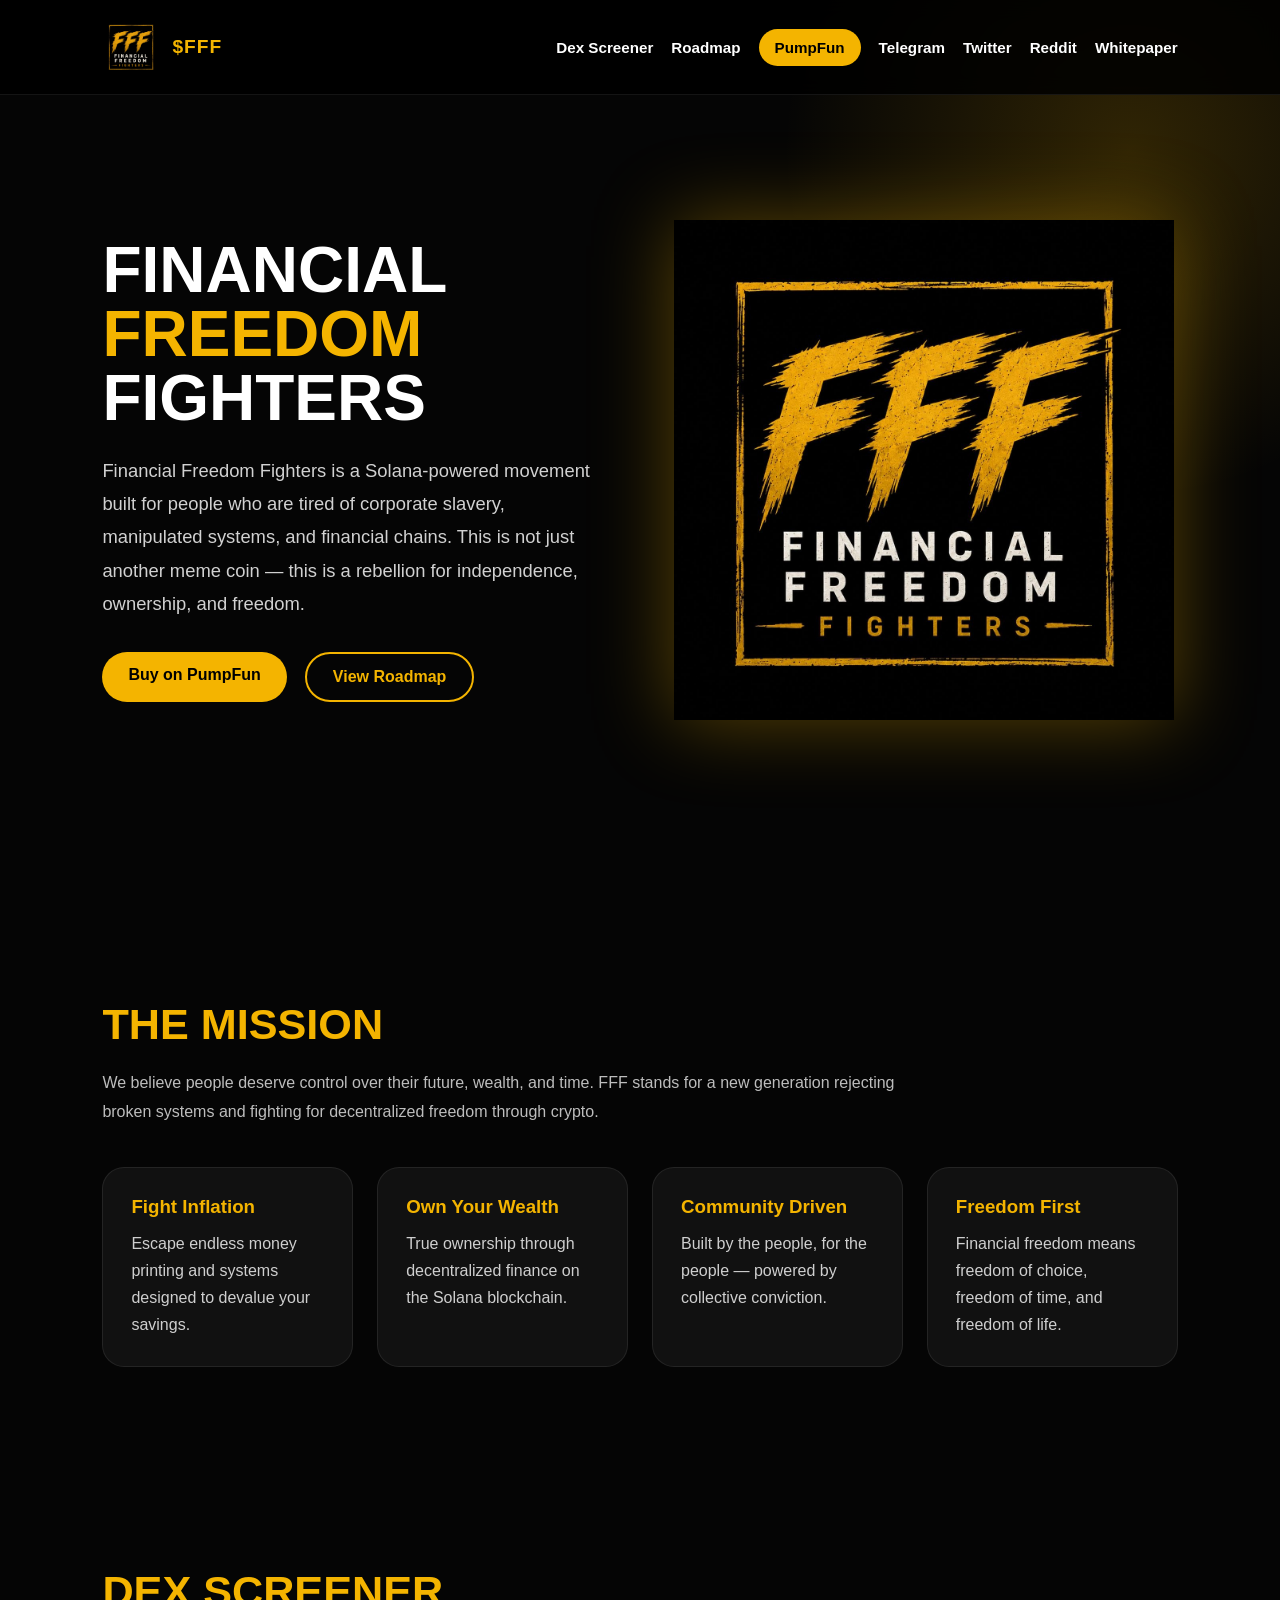
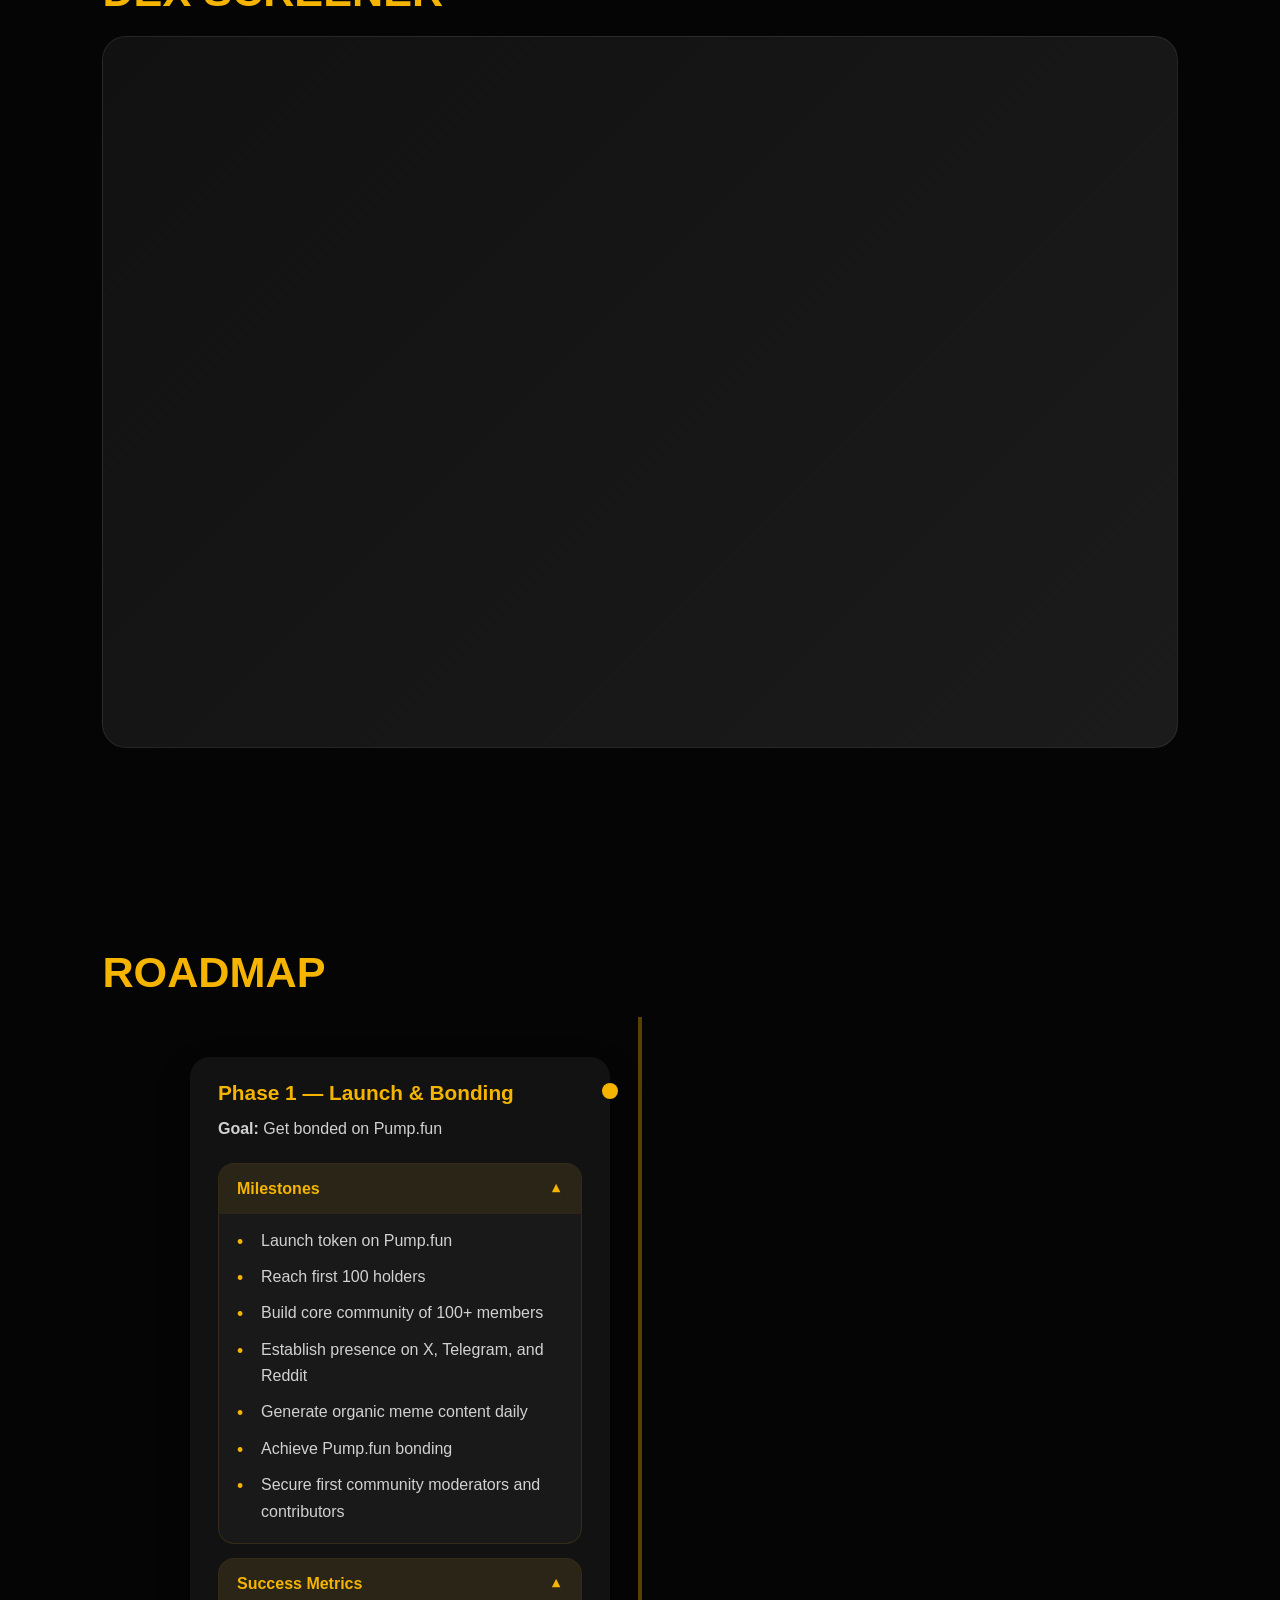
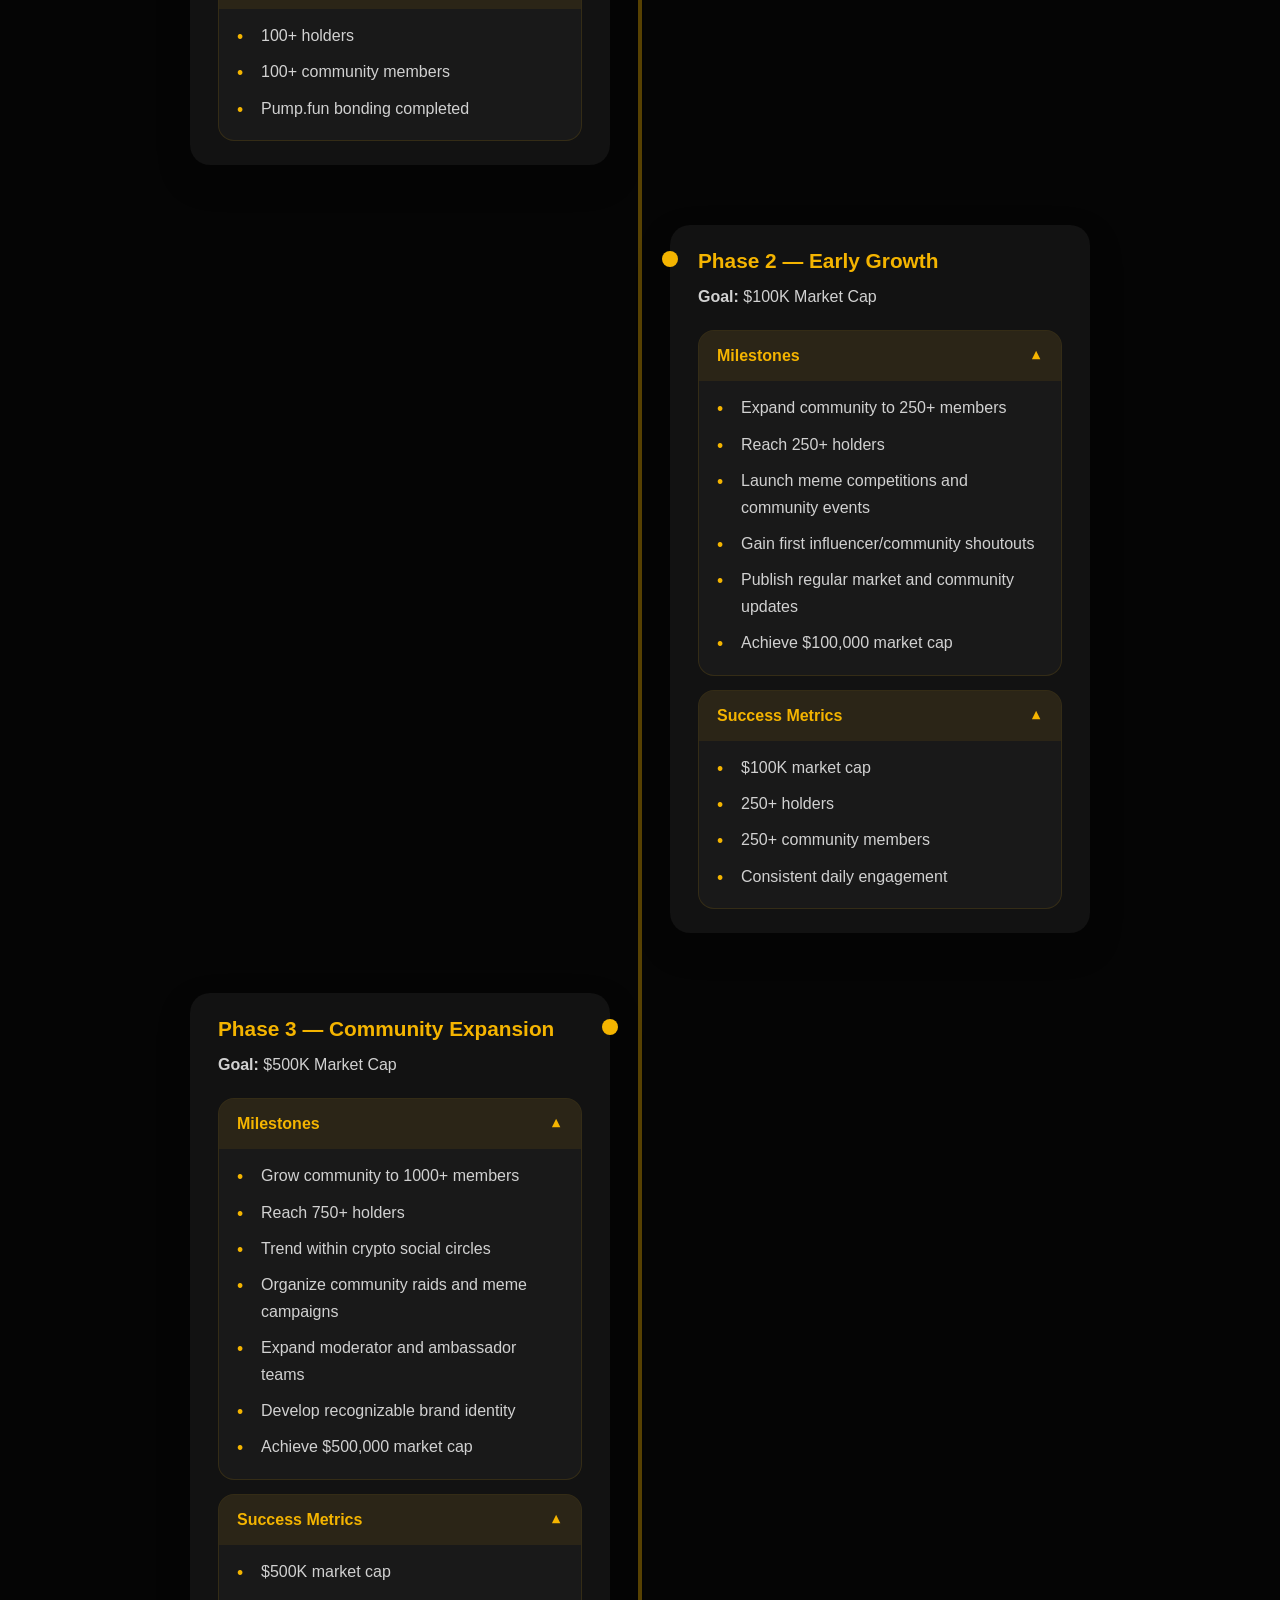
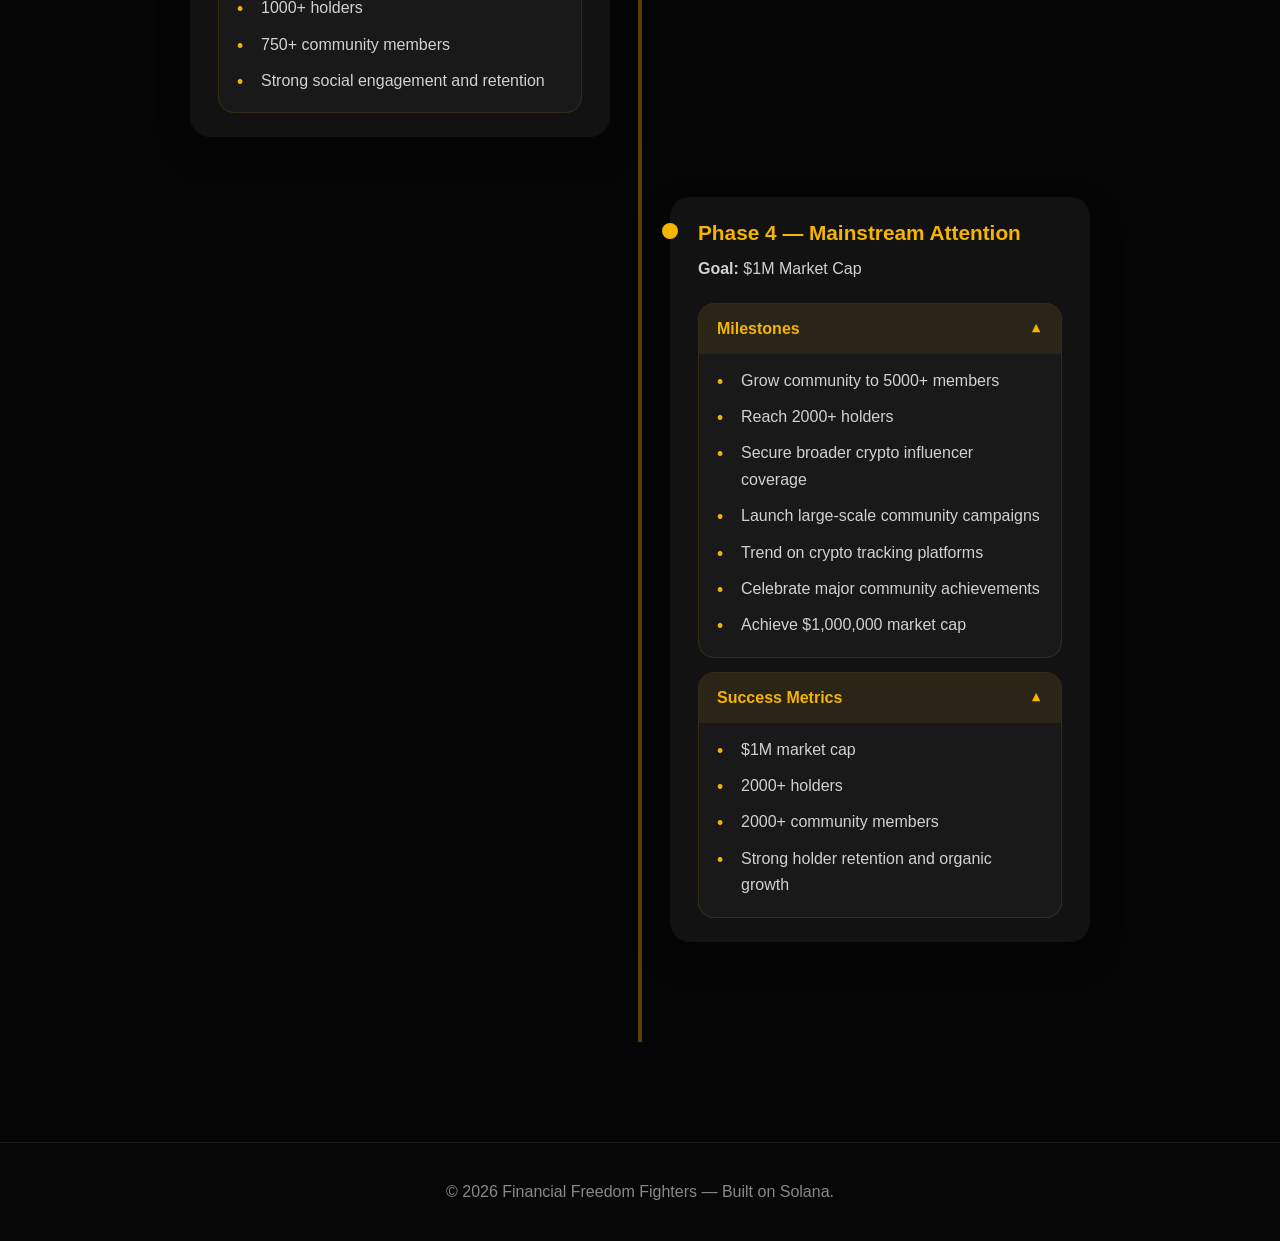
==== index_2.html @ d904e22a "added index 1~4" ====
<!DOCTYPE html>
<html lang="en">
<head>
  <meta charset="UTF-8" />
  <meta name="viewport" content="width=device-width, initial-scale=1.0" />
  <title>Financial Freedom Fighters</title>

  <style>
    * {
      margin: 0;
      padding: 0;
      box-sizing: border-box;
      scroll-behavior: smooth;
    }

    body {
      font-family: Arial, Helvetica, sans-serif;
      background: #050505;
      color: #ffffff;
      overflow-x: hidden;
    }

    a {
      text-decoration: none;
      color: inherit;
    }

    /* NAVBAR */
    .navbar {
      position: fixed;
      top: 0;
      width: 100%;
      padding: 18px 8%;
      display: flex;
      justify-content: space-between;
      align-items: center;
      background: rgba(0,0,0,0.85);
      backdrop-filter: blur(10px);
      border-bottom: 1px solid rgba(255,255,255,0.08);
      z-index: 999;
    }

    .logo-wrap {
      display: flex;
      align-items: center;
      gap: 12px;
    }

    .logo-wrap img {
      width: 58px;
      height: 58px;
      object-fit: contain;
    }

    .logo-title {
      font-size: 1.2rem;
      font-weight: 800;
      color: #f4b400;
      letter-spacing: 1px;
    }

    .nav-links {
      display: flex;
      gap: 18px;
      flex-wrap: wrap;
      align-items: center;
    }

    .nav-links a {
      font-size: 0.95rem;
      font-weight: 700;
      color: #fff;
      transition: 0.25s;
    }

    .nav-links a:hover {
      color: #f4b400;
    }

    .btn {
      background: #f4b400;
      color: #000 !important;
      padding: 10px 16px;
      border-radius: 999px;
      font-weight: 800;
      transition: 0.25s;
    }

    .back-to-top {
      position: fixed;
      right: 16px;
      bottom: 16px;
      width: 46px;
      height: 46px;
      border-radius: 50%;
      background: #f4b400;
      color: #000;
      display: none;
      align-items: center;
      justify-content: center;
      font-size: 1.15rem;
      font-weight: 800;
      box-shadow: 0 10px 24px rgba(0,0,0,0.25);
      z-index: 1000;
      border: none;
      cursor: pointer;
    }

    .back-to-top.show {
      display: flex;
    }

    .btn:hover {
      transform: translateY(-2px);
      box-shadow: 0 0 20px rgba(244,180,0,0.45);
    }

    /* HERO */
    .hero {
      min-height: 100vh;
      display: flex;
      align-items: center;
      justify-content: center;
      padding: 140px 8% 100px;
      position: relative;
      overflow: hidden;
    }

    .hero::before {
      content: "";
      position: absolute;
      width: 700px;
      height: 700px;
      background: radial-gradient(circle, rgba(244,180,0,0.18), transparent 70%);
      top: -200px;
      right: -200px;
      z-index: 0;
    }

    .hero-content {
      max-width: 1200px;
      width: 100%;
      display: grid;
      grid-template-columns: 1fr 1fr;
      gap: 60px;
      align-items: center;
      position: relative;
      z-index: 1;
    }

    .hero-text h1 {
      font-size: 4rem;
      line-height: 1;
      margin-bottom: 24px;
      text-transform: uppercase;
    }

    .hero-text h1 span {
      color: #f4b400;
    }

    .hero-text p {
      font-size: 1.15rem;
      color: #d1d1d1;
      line-height: 1.8;
      margin-bottom: 32px;
    }

    .hero-buttons {
      display: flex;
      gap: 18px;
      flex-wrap: wrap;
    }

    .hero-buttons a {
      padding: 14px 26px;
      border-radius: 999px;
      font-weight: 800;
      transition: 0.25s;
    }

    .primary-btn {
      background: #f4b400;
      color: #000;
    }

    .secondary-btn {
      border: 2px solid #f4b400;
      color: #f4b400;
    }

    .hero-buttons a:hover {
      transform: translateY(-3px);
    }

    .hero-image {
      display: flex;
      justify-content: center;
      align-items: center;
    }

    .hero-image img {
      width: 100%;
      max-width: 500px;
      filter: drop-shadow(0 0 40px rgba(244,180,0,0.35));
      animation: float 5s ease-in-out infinite;
    }

    @keyframes float {
      0% { transform: translateY(0px); }
      50% { transform: translateY(-15px); }
      100% { transform: translateY(0px); }
    }

    /* SECTIONS */
    section {
      padding: 100px 8%;
    }

    .section-title {
      font-size: 2.7rem;
      margin-bottom: 20px;
      text-transform: uppercase;
      color: #f4b400;
    }

    .section-sub {
      color: #bdbdbd;
      max-width: 800px;
      line-height: 1.8;
      margin-bottom: 40px;
    }

    .card-grid {
      display: grid;
      grid-template-columns: repeat(auto-fit, minmax(240px, 1fr));
      gap: 24px;
    }

    .card {
      background: #111;
      border: 1px solid rgba(255,255,255,0.08);
      border-radius: 22px;
      padding: 28px;
      transition: 0.25s;
    }

    .card:hover {
      transform: translateY(-8px);
      border-color: rgba(244,180,0,0.5);
      box-shadow: 0 0 30px rgba(244,180,0,0.12);
    }

    .card h3 {
      margin-bottom: 12px;
      color: #f4b400;
    }

    .card p {
      color: #cfcfcf;
      line-height: 1.7;
    }

    /* DEX SECTION */
    .dex-box {
      background: linear-gradient(135deg, #111, #1b1b1b);
      border: 1px solid rgba(255,255,255,0.08);
      padding: 40px;
      border-radius: 24px;
      text-align: center;
    }

    .dex-box h3 {
      font-size: 2rem;
      margin-bottom: 16px;
      color: #f4b400;
    }

    .dex-box p {
      color: #cfcfcf;
      margin-bottom: 25px;
    }

    .dex-box iframe {
      width: 100%;
      min-height: 600px;
      height: 70vh;
      border: none;
      border-radius: 20px;
      display: block;
    }

    /* ROADMAP */
    .roadmap {
      position: relative;
      max-width: 900px;
      margin: auto;
      padding: 40px 0;
    }

    .roadmap::before {
      content: "";
      position: absolute;
      top: 0;
      left: 50%;
      transform: translateX(-50%);
      width: 4px;
      height: 100%;
      background: rgba(244,180,0,0.35);
    }

    .roadmap-item {
      position: relative;
      width: calc(50% - 30px);
      padding: 24px 28px;
      background: rgba(255,255,255,0.05);
      border-radius: 20px;
      margin-bottom: 60px;
      box-shadow: 0 14px 32px rgba(0,0,0,0.25);
    }

    .roadmap-item::before {
      content: "";
      position: absolute;
      width: 16px;
      height: 16px;
      border-radius: 50%;
      background: #f4b400;
      top: 26px;
    }

    .roadmap-item:nth-child(odd) {
      margin-right: auto;
    }

    .roadmap-item:nth-child(odd)::before {
      left: 100%;
      transform: translateX(-50%);
    }

    .roadmap-item:nth-child(even) {
      margin-left: auto;
    }

    .roadmap-item:nth-child(even)::before {
      left: 0;
      transform: translateX(-50%);
    }

    .roadmap-item h4 {
      font-size: 1.3rem;
      margin-bottom: 10px;
      color: #f4b400;
    }

    .roadmap-item p {
      color: #d1d1d1;
      line-height: 1.7;
      margin-bottom: 20px;
    }

    .roadmap-toggle {
      background: rgba(255,255,255,0.03);
      border: 1px solid rgba(244,180,0,0.12);
      border-radius: 16px;
      margin-top: 14px;
      overflow: hidden;
    }

    .roadmap-toggle summary {
      list-style: none;
      cursor: pointer;
      padding: 16px 18px;
      display: flex;
      align-items: center;
      justify-content: space-between;
      color: #f4b400;
      font-weight: 700;
      background: rgba(244,180,0,0.08);
      user-select: none;
    }

    .roadmap-toggle summary::-webkit-details-marker {
      display: none;
    }

    .roadmap-toggle summary::after {
      content: "▼";
      font-size: 0.9rem;
      transition: transform 0.2s ease;
      color: #f4b400;
    }

    .roadmap-toggle[open] summary::after {
      transform: rotate(180deg);
    }

    .roadmap-toggle .roadmap-list {
      padding: 14px 18px 18px;
    }

    .roadmap-list {
      list-style: none;
      padding: 0;
      margin: 0;
      display: grid;
      gap: 10px;
      color: #d1d1d1;
    }

    .roadmap-list li {
      position: relative;
      padding-left: 24px;
      line-height: 1.65;
    }

    .roadmap-list li::before {
      content: "•";
      position: absolute;
      left: 0;
      top: 0;
      color: #f4b400;
      font-size: 1.1rem;
      line-height: 1.65;
    }

    @media(max-width: 900px) {
      .roadmap::before {
        left: 20px;
      }

      .roadmap-item {
        width: 100%;
        margin: 0 0 30px 0;
        padding-left: 60px;
      }

      .roadmap-item::before {
        left: 24px;
        transform: translateX(0);
      }
    }

    footer {
      padding: 40px 8%;
      text-align: center;
      color: #888;
      border-top: 1px solid rgba(255,255,255,0.08);
      background: #070707;
    }

    /* MOBILE */
    @media(max-width: 900px) {
      body {
        overflow-x: hidden;
      }

      .hero-content {
        grid-template-columns: 1fr;
        text-align: center;
      }

      .hero-buttons {
        justify-content: center;
      }

      .hero-text h1 {
        font-size: 2.4rem;
        line-height: 1.05;
      }

      .navbar {
        position: relative;
        top: auto;
        flex-direction: column;
        gap: 10px;
        padding: 14px 4%;
        align-items: center;
      }

      .nav-links {
        justify-content: center;
        gap: 8px 12px;
        width: 100%;
      }

      .nav-links a {
        font-size: 0.72rem;
      }

      .btn {
        padding: 8px 12px;
      }

      .hero {
        min-height: auto;
        padding: 70px 4% 60px;
      }

      section {
        padding: 72px 4%;
      }

      .section-title {
        font-size: 1.8rem;
      }

      .section-sub {
        font-size: 0.95rem;
        margin-bottom: 24px;
      }

      .card-grid {
        grid-template-columns: 1fr;
        gap: 16px;
      }

      .card {
        padding: 22px;
      }

      .dex-box {
        padding: 16px;
      }

      .dex-box iframe {
        min-height: 320px;
        height: 50vh;
      }

      .roadmap {
        padding: 10px 0 0;
        max-width: 100%;
      }

      .roadmap::before {
        display: none;
      }

      .roadmap-item {
        width: 100%;
        margin: 0 0 16px 0;
        padding: 18px 16px;
      }

      .roadmap-item::before {
        display: none;
      }

      .roadmap-item h4 {
        font-size: 1.05rem;
        margin-bottom: 8px;
      }

      .roadmap-item p,
      .roadmap-list li {
        font-size: 0.92rem;
      }

      .roadmap-toggle summary {
        padding: 12px 14px;
      }

      .roadmap-toggle .roadmap-list {
        padding: 12px 14px 14px;
      }

      footer {
        padding: 30px 4%;
        font-size: 0.85rem;
      }
    }
  </style>
</head>

<body>

  <!-- NAVBAR -->
  <nav class="navbar">
    <div class="logo-wrap">
      <img src="logo.png" alt="FFF Logo">
      <div class="logo-title">$FFF</div>
    </div>

    <div class="nav-links">
      <a href="#dex">Dex Screener</a>
      <a href="#roadmap">Roadmap</a>

      <a href="#" target="_blank" class="btn">PumpFun</a>
      <a href="#" target="_blank">Telegram</a>
      <a href="#" target="_blank">Twitter</a>
      <a href="#" target="_blank">Reddit</a>
      <a href="#" target="_blank">Whitepaper</a>
    </div>
  </nav>

  <!-- HERO -->
  <section class="hero">
    <div class="hero-content">

      <div class="hero-text">
        <h1>
          Financial<br>
          <span>Freedom</span><br>
          Fighters
        </h1>

        <p>
          Financial Freedom Fighters is a Solana-powered movement built for people who are tired of corporate slavery,
          manipulated systems, and financial chains. This is not just another meme coin —
          this is a rebellion for independence, ownership, and freedom.
        </p>

        <div class="hero-buttons">
          <a href="#" target="_blank" class="primary-btn">Buy on PumpFun</a>
          <a href="#roadmap" class="secondary-btn">View Roadmap</a>
        </div>
      </div>

      <div class="hero-image">
        <img src="logo.png" alt="Financial Freedom Fighters">
      </div>

    </div>
  </section>

  <!-- ABOUT -->
  <section>
    <h2 class="section-title">The Mission</h2>

    <p class="section-sub">
      We believe people deserve control over their future, wealth, and time.
      FFF stands for a new generation rejecting broken systems and fighting for decentralized freedom through crypto.
    </p>

    <div class="card-grid">
      <div class="card">
        <h3>Fight Inflation</h3>
        <p>
          Escape endless money printing and systems designed to devalue your savings.
        </p>
      </div>

      <div class="card">
        <h3>Own Your Wealth</h3>
        <p>
          True ownership through decentralized finance on the Solana blockchain.
        </p>
      </div>

      <div class="card">
        <h3>Community Driven</h3>
        <p>
          Built by the people, for the people — powered by collective conviction.
        </p>
      </div>

      <div class="card">
        <h3>Freedom First</h3>
        <p>
          Financial freedom means freedom of choice, freedom of time, and freedom of life.
        </p>
      </div>
    </div>
  </section>

  <!-- DEX -->
  <section id="dex">
    <h2 class="section-title">Dex Screener</h2>

    <div class="dex-box">
      <iframe
    src="https://dexscreener.com/solana/pumpCmXqMfrsAkQ5r49WcJnRayYRqmXz6ae8H7H9Dfn?embed=1&theme=dark&trades=0&info=0"
    allowfullscreen>
      </iframe>
    </div>
  </section>

  <!-- ROADMAP -->
  <section id="roadmap">
    <h2 class="section-title">Roadmap</h2>

    <div class="roadmap">

      <div class="roadmap-item">
        <h4>Phase 1 — Launch & Bonding</h4>
        <p><strong>Goal:</strong> Get bonded on Pump.fun</p>
        <details class="roadmap-toggle" open>
          <summary>Milestones</summary>
          <ul class="roadmap-list">
            <li>Launch token on Pump.fun</li>
            <li>Reach first 100 holders</li>
            <li>Build core community of 100+ members</li>
            <li>Establish presence on X, Telegram, and Reddit</li>
            <li>Generate organic meme content daily</li>
            <li>Achieve Pump.fun bonding</li>
            <li>Secure first community moderators and contributors</li>
          </ul>
        </details>
        <details class="roadmap-toggle" open>
          <summary>Success Metrics</summary>
          <ul class="roadmap-list">
            <li>100+ holders</li>
            <li>100+ community members</li>
            <li>Pump.fun bonding completed</li>
          </ul>
        </details>
      </div>

      <div class="roadmap-item">
        <h4>Phase 2 — Early Growth</h4>
        <p><strong>Goal:</strong> $100K Market Cap</p>
        <details class="roadmap-toggle" open>
          <summary>Milestones</summary>
          <ul class="roadmap-list">
            <li>Expand community to 250+ members</li>
            <li>Reach 250+ holders</li>
            <li>Launch meme competitions and community events</li>
            <li>Gain first influencer/community shoutouts</li>
            <li>Publish regular market and community updates</li>
            <li>Achieve $100,000 market cap</li>
          </ul>
        </details>
        <details class="roadmap-toggle" open>
          <summary>Success Metrics</summary>
          <ul class="roadmap-list">
            <li>$100K market cap</li>
            <li>250+ holders</li>
            <li>250+ community members</li>
            <li>Consistent daily engagement</li>
          </ul>
        </details>
      </div>

      <div class="roadmap-item">
        <h4>Phase 3 — Community Expansion</h4>
        <p><strong>Goal:</strong> $500K Market Cap</p>
        <details class="roadmap-toggle" open>
          <summary>Milestones</summary>
          <ul class="roadmap-list">
            <li>Grow community to 1000+ members</li>
            <li>Reach 750+ holders</li>
            <li>Trend within crypto social circles</li>
            <li>Organize community raids and meme campaigns</li>
            <li>Expand moderator and ambassador teams</li>
            <li>Develop recognizable brand identity</li>
            <li>Achieve $500,000 market cap</li>
          </ul>
        </details>
        <details class="roadmap-toggle" open>
          <summary>Success Metrics</summary>
          <ul class="roadmap-list">
            <li>$500K market cap</li>
            <li>1000+ holders</li>
            <li>750+ community members</li>
            <li>Strong social engagement and retention</li>
          </ul>
        </details>
      </div>

      <div class="roadmap-item">
        <h4>Phase 4 — Mainstream Attention</h4>
        <p><strong>Goal:</strong> $1M Market Cap</p>
        <details class="roadmap-toggle" open>
          <summary>Milestones</summary>
          <ul class="roadmap-list">
            <li>Grow community to 5000+ members</li>
            <li>Reach 2000+ holders</li>
            <li>Secure broader crypto influencer coverage</li>
            <li>Launch large-scale community campaigns</li>
            <li>Trend on crypto tracking platforms</li>
            <li>Celebrate major community achievements</li>
            <li>Achieve $1,000,000 market cap</li>
          </ul>
        </details>
        <details class="roadmap-toggle" open>
          <summary>Success Metrics</summary>
          <ul class="roadmap-list">
            <li>$1M market cap</li>
            <li>2000+ holders</li>
            <li>2000+ community members</li>
            <li>Strong holder retention and organic growth</li>
          </ul>
        </details>
      </div>

    </div>
  </section>

  <!-- FOOTER -->
  <footer>
    © 2026 Financial Freedom Fighters — Built on Solana.
  </footer>

  <button class="back-to-top" aria-label="Back to top" onclick="window.scrollTo({top: 0, behavior: 'smooth'})">↑</button>

  <script>
    // Simple scroll reveal animation
    const cards = document.querySelectorAll('.card, .roadmap-item, .dex-box');

    const observer = new IntersectionObserver((entries) => {
      entries.forEach(entry => {
        if(entry.isIntersecting){
          entry.target.style.opacity = '1';
          entry.target.style.transform = 'translateY(0)';
        }
      });
    }, {
      threshold: 0.15
    });

    cards.forEach(card => {
      card.style.opacity = '0';
      card.style.transform = 'translateY(40px)';
      card.style.transition = 'all 0.8s ease';
      observer.observe(card);
    });

    const backToTopButton = document.querySelector('.back-to-top');

    window.addEventListener('scroll', () => {
      if (window.scrollY > 300) {
        backToTopButton.classList.add('show');
      } else {
        backToTopButton.classList.remove('show');
      }
    });
  </script>

</body>
</html>
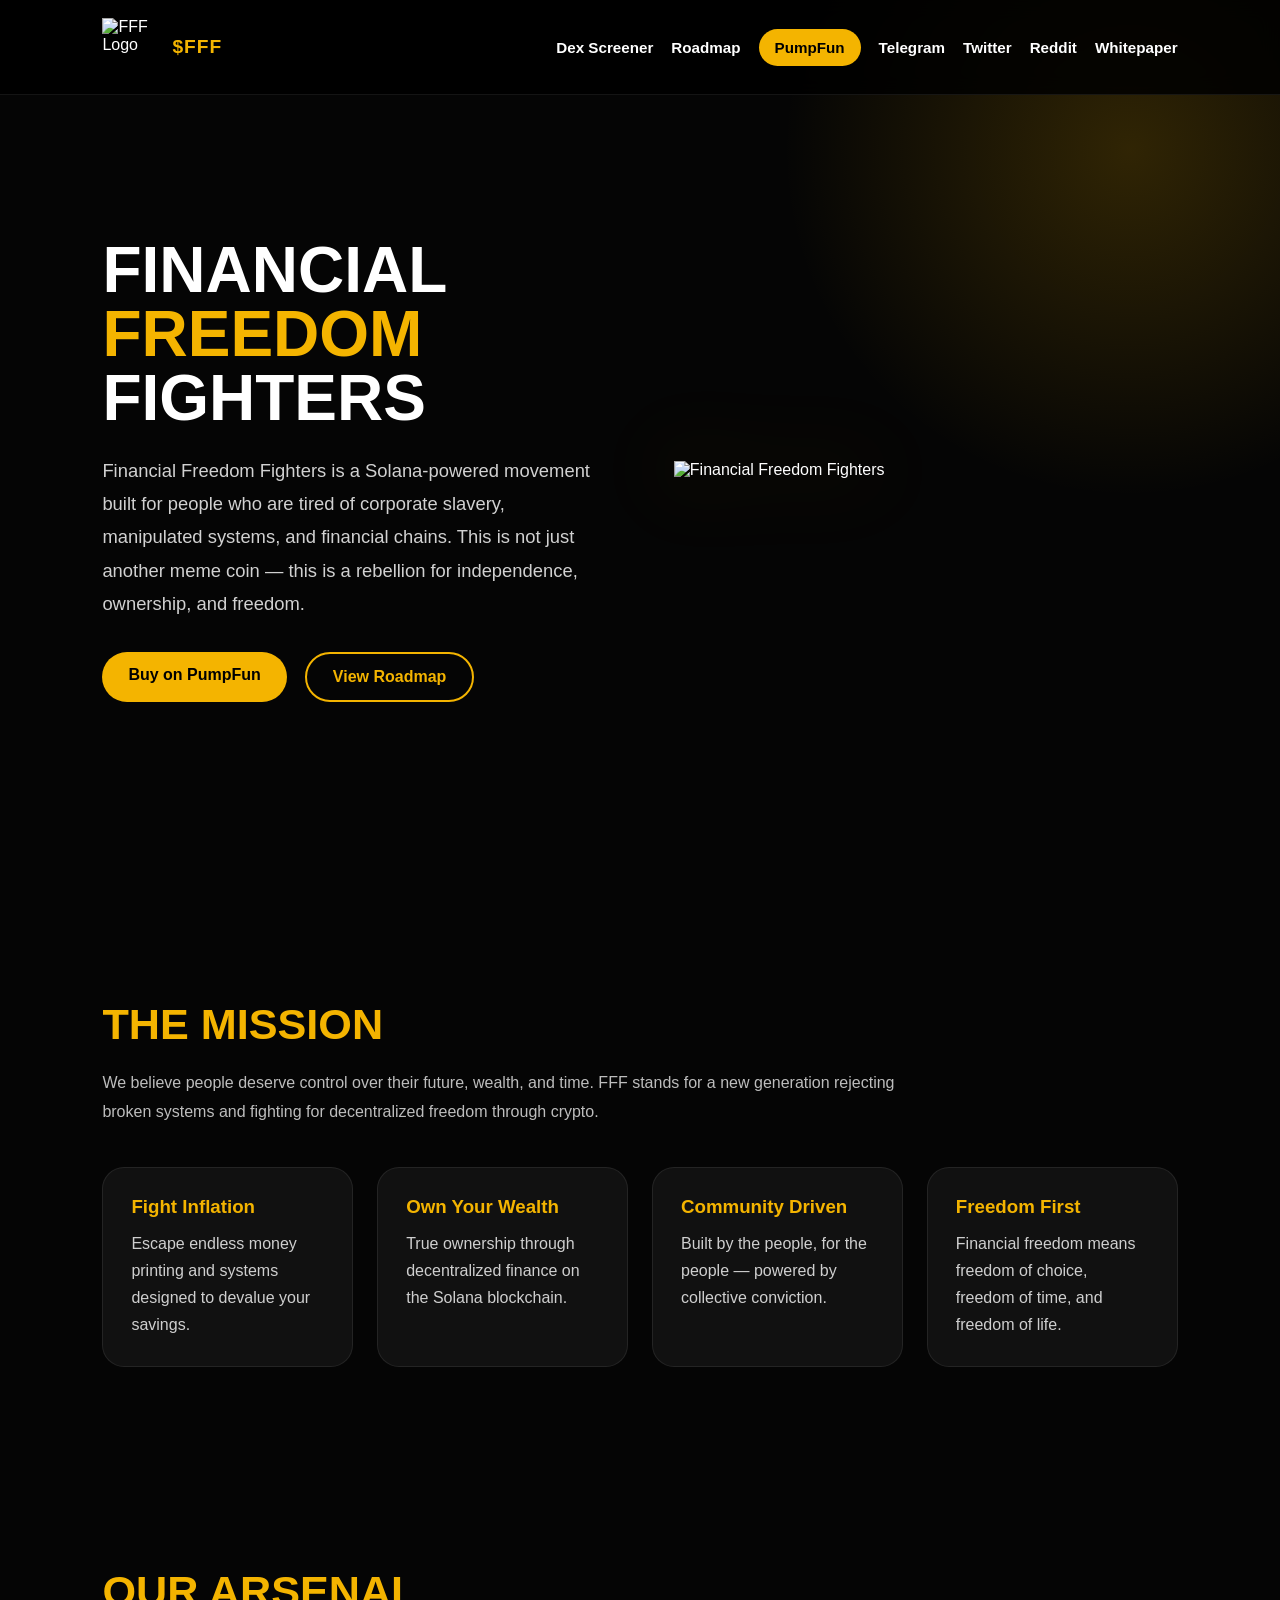
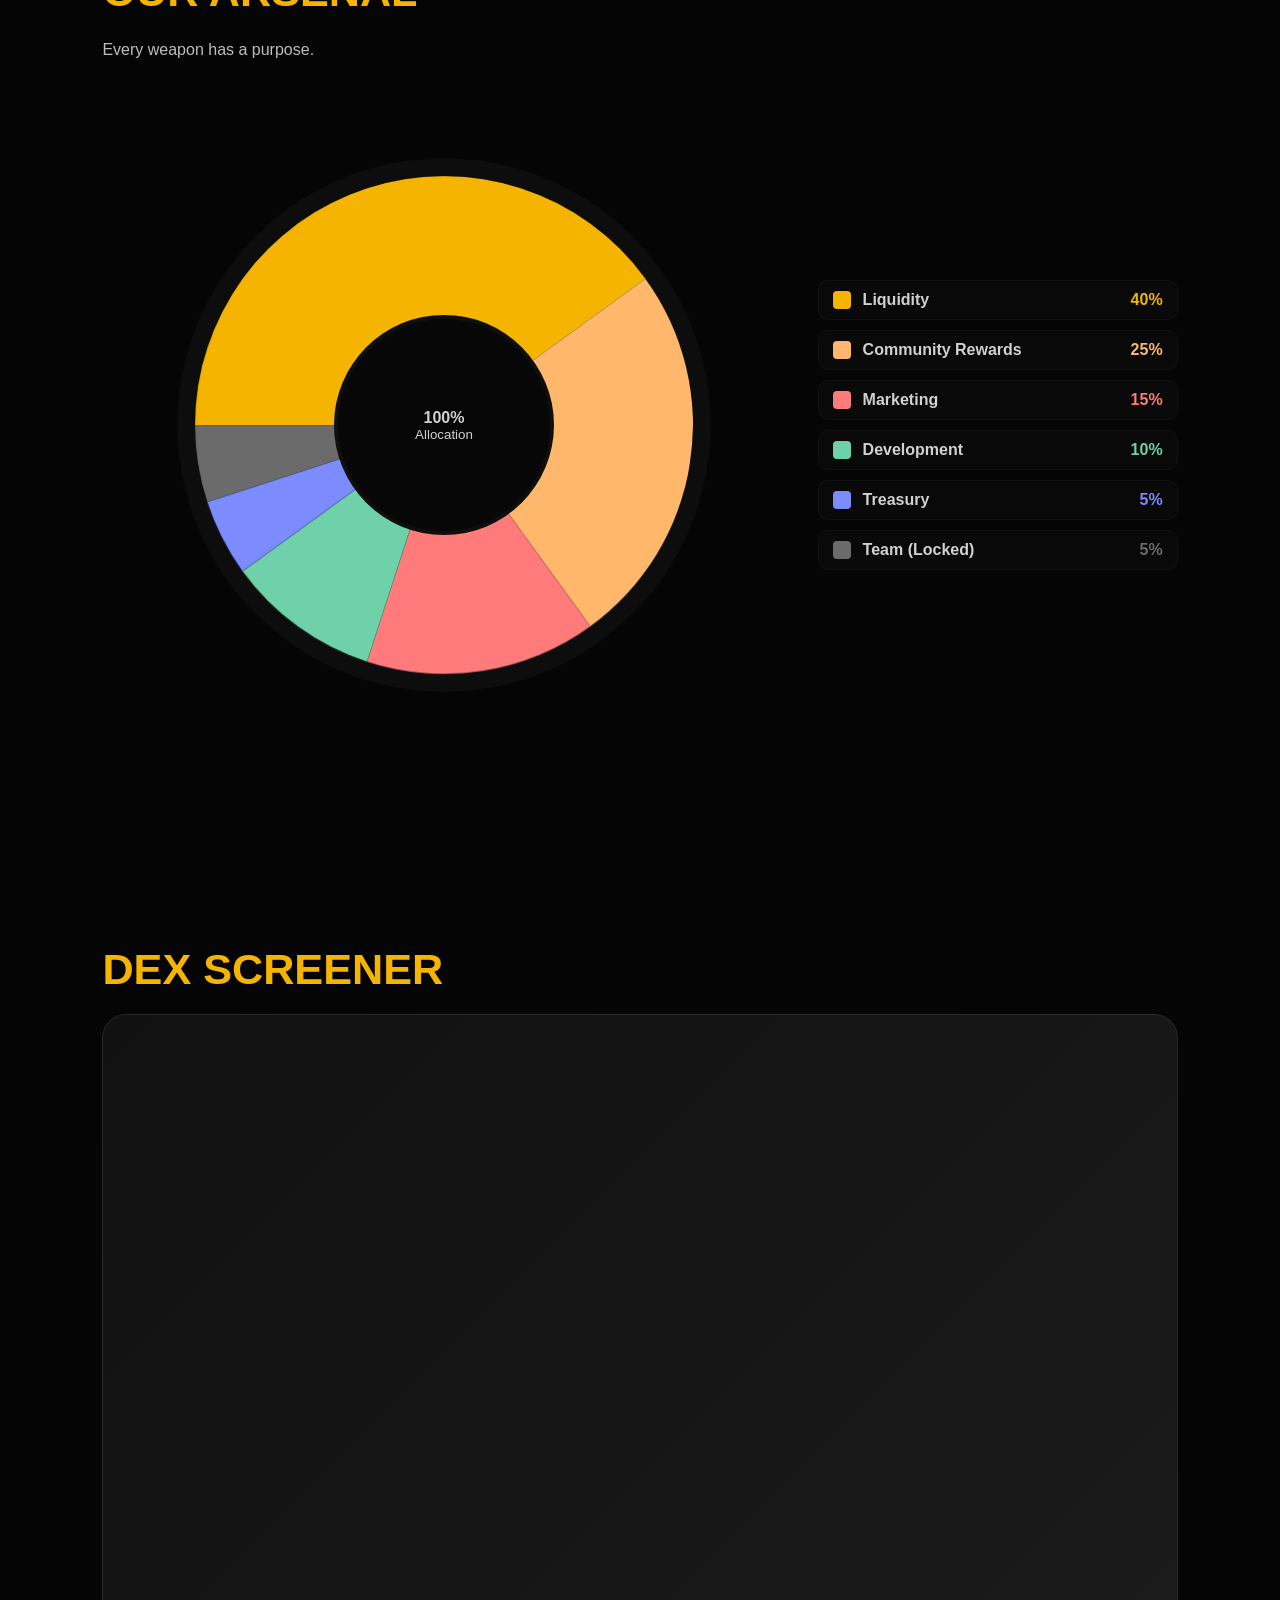
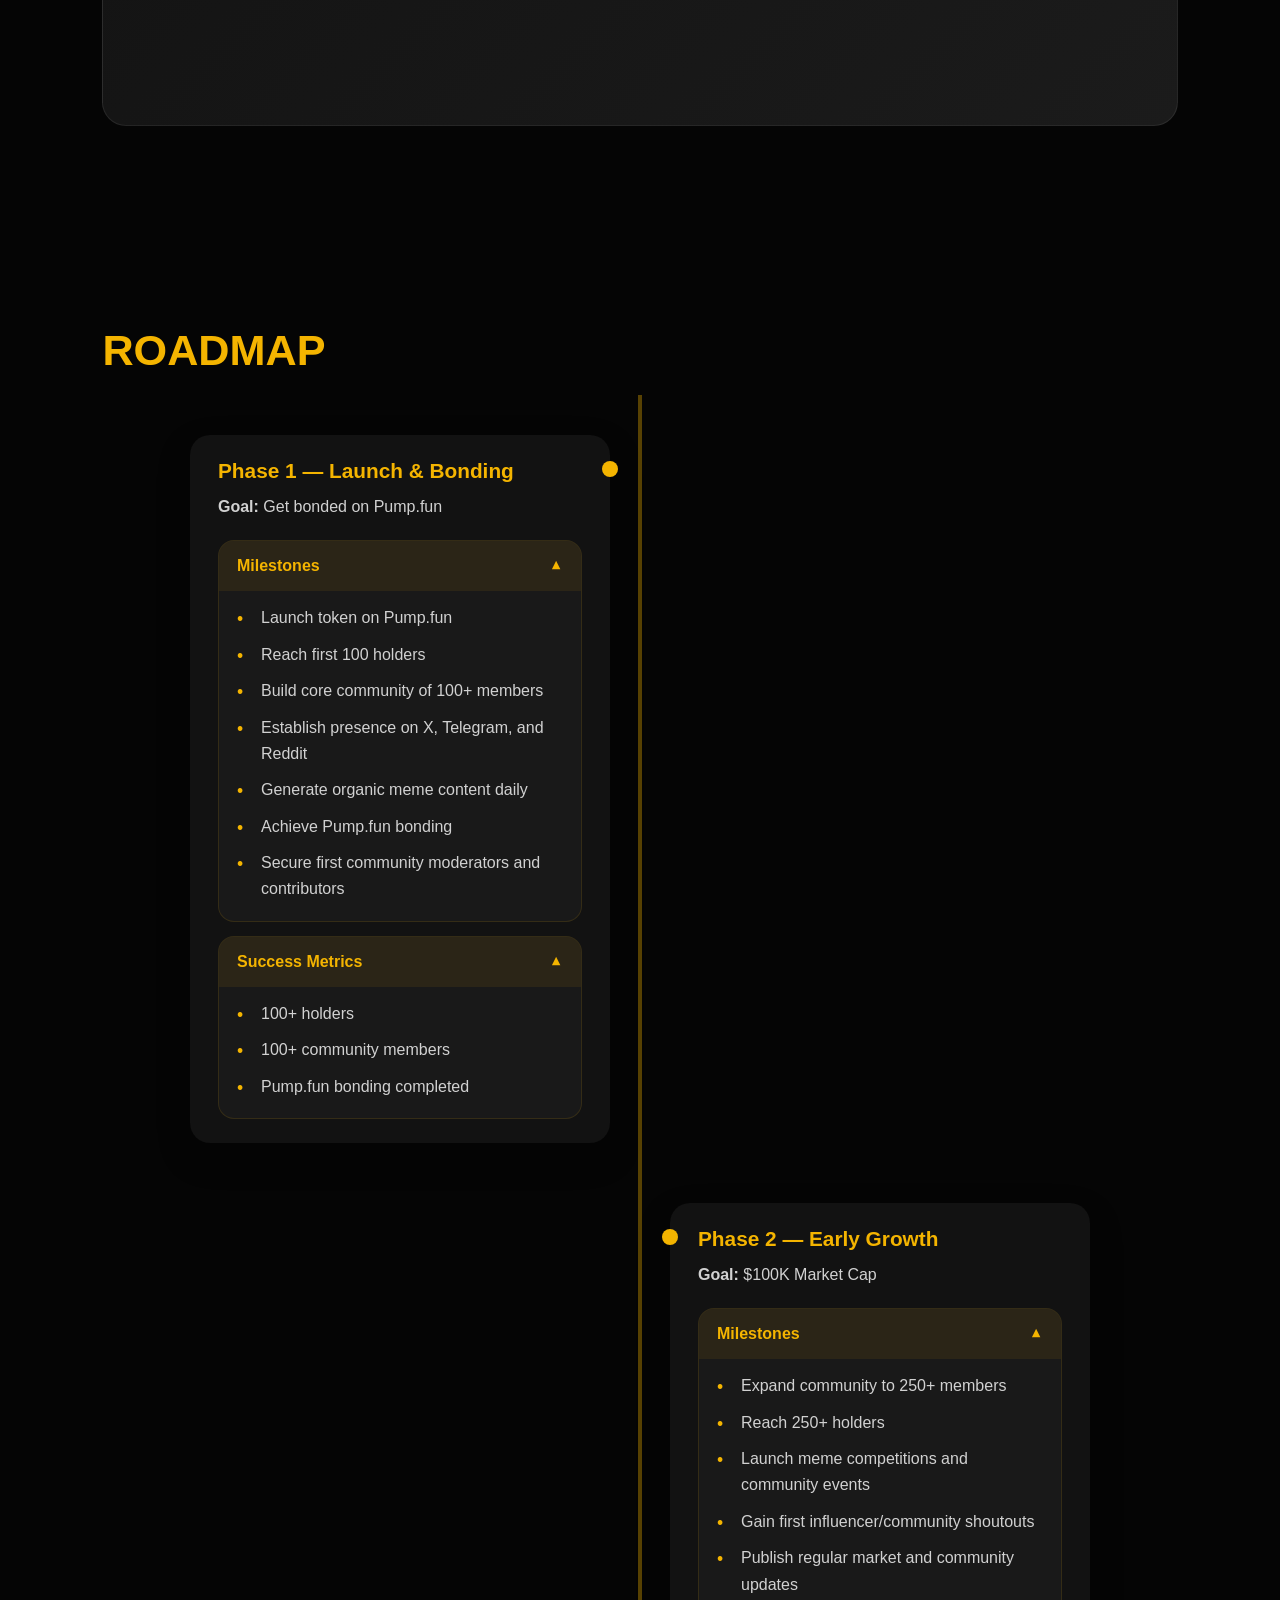
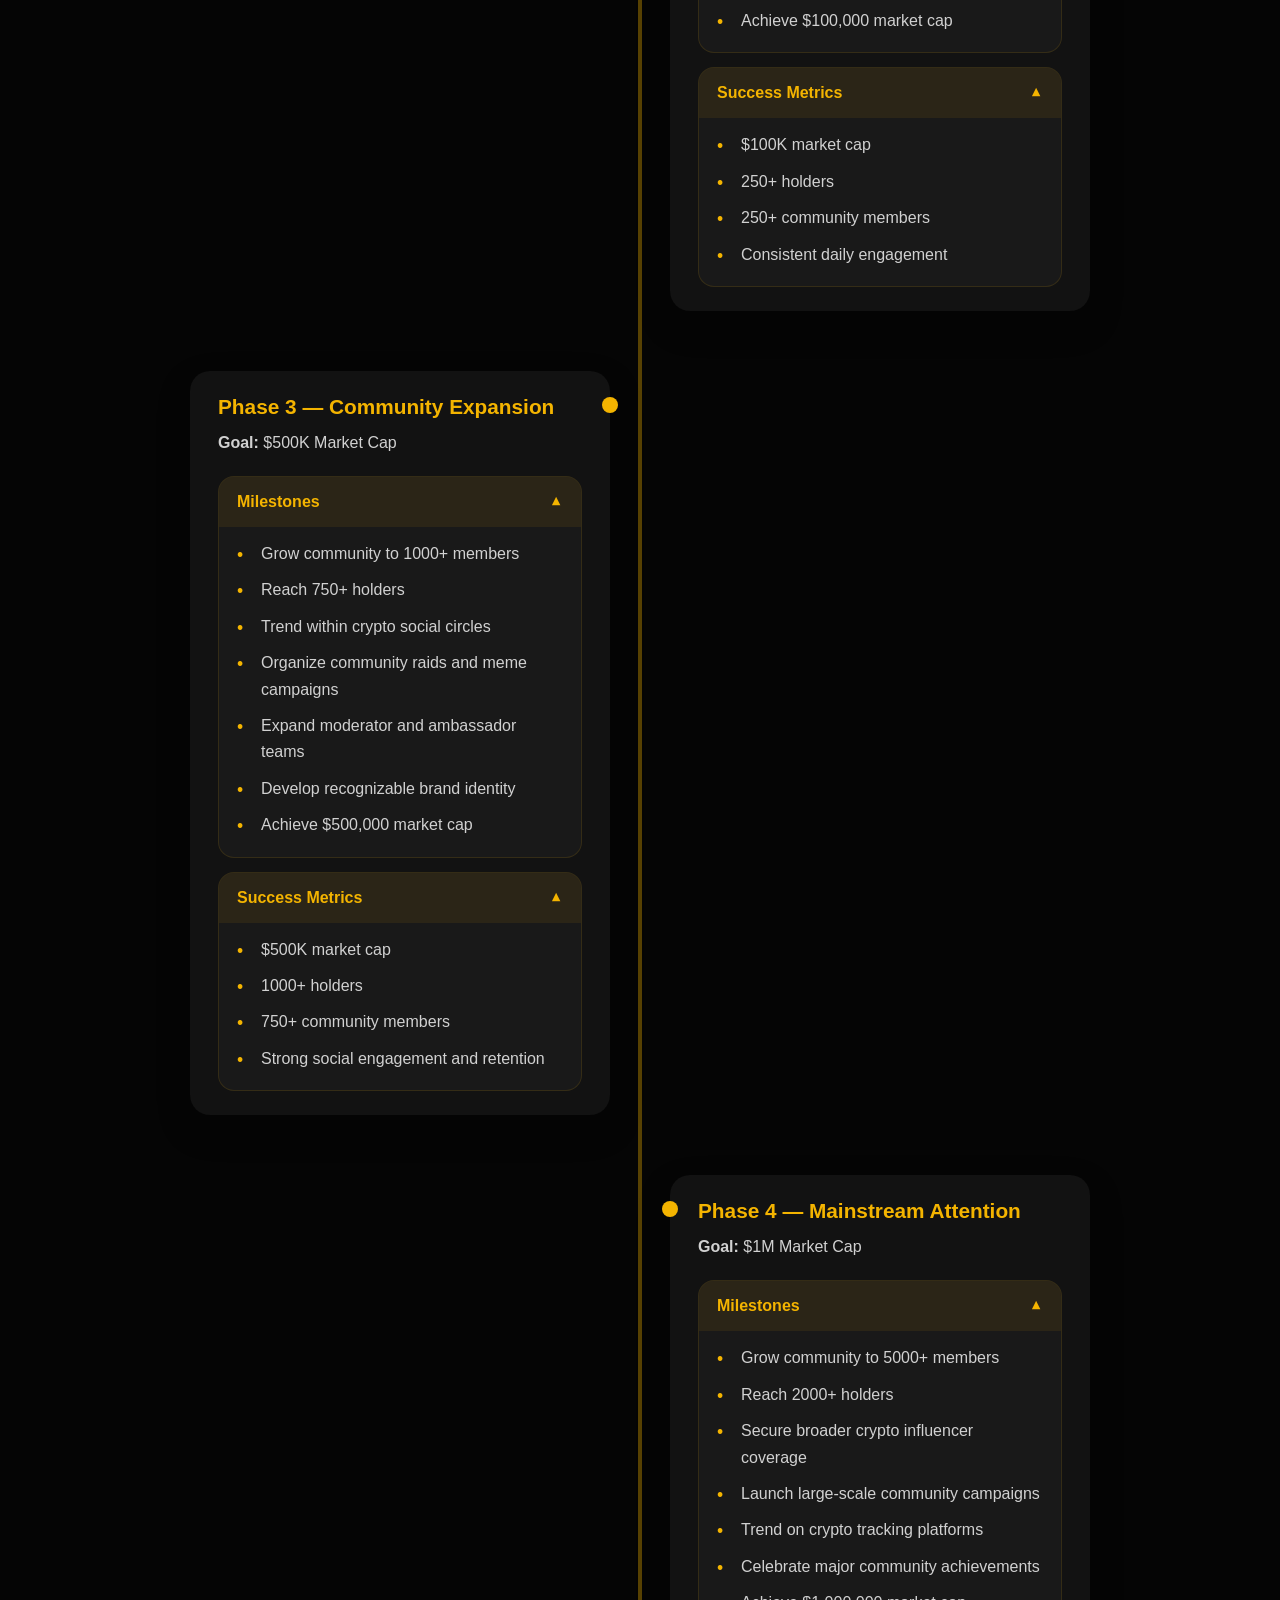
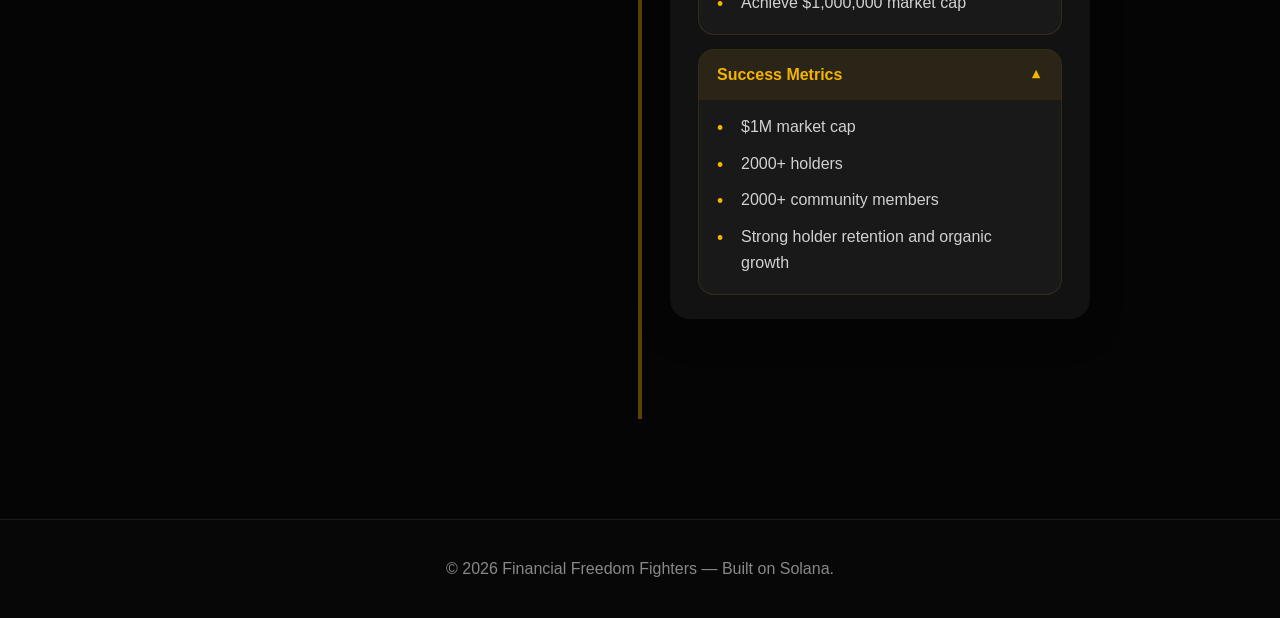
==== commit e4629179: "index 2 updated" ====
--- a/index_2.html
+++ b/index_2.html
@@ -11,6 +11,91 @@
       padding: 0;
       box-sizing: border-box;
       scroll-behavior: smooth;
+    }
+
+
+    /* ARSENAL / PIE SVG STYLES - MATCH OTHER SECTIONS */
+    .arsenal { padding: 100px 8%; }
+
+    .arsenal .arsenal-grid {
+      display: grid;
+      grid-template-columns: minmax(0,1fr) 360px;
+      gap: 32px;
+      align-items: center;
+      width: 100%;
+      max-width: 1200px;
+      padding: 0;
+      margin: 18px auto 0;
+    }
+
+    .arsenal .pie-wrap { display:flex; justify-content:center; align-items:center; position:relative; }
+
+    .arsenal .pie-svg { width: min(55vw, 640px); height: auto; position: relative; display: block; }
+    .arsenal .pie-svg svg { width: 100%; height: auto; display: block; aspect-ratio: 1/1; }
+    .arsenal .pie-svg .bg { stroke: rgba(255,255,255,0.03); stroke-width: 20; fill: none; }
+    .arsenal .pie-svg path { stroke: none; }
+
+    /* slice animation + hover (cross-browser & mobile-friendly) */
+    .arsenal .pie-svg path.slice {
+      transform-box: fill-box; -webkit-transform-box: fill-box;
+      transform-origin: 50% 50%; -webkit-transform-origin: 50% 50%;
+      transform: scale(0.01);
+      opacity: 0;
+      stroke-linejoin: round;
+      will-change: transform, filter, opacity;
+      transition: transform 260ms cubic-bezier(.2,.9,.2,1), opacity 220ms ease, filter 220ms ease;
+      stroke-width: 0;
+    }
+    .arsenal .pie-svg path.slice.visible { transform: scale(1); opacity: 1; }
+
+    /* hover / active states (work for mouse, keyboard and touch) */
+    .arsenal .pie-svg path.slice:hover,
+    .arsenal .pie-svg path.slice:focus,
+    .arsenal .pie-svg path.slice:focus-visible,
+    .arsenal .pie-svg path.slice.active {
+      transform: scale(1.08);
+      cursor: pointer;
+      filter: drop-shadow(0 18px 40px rgba(0,0,0,0.45));
+    }
+    /* keep the existing neon stroke-on-hover behaviour per color */
+
+    /* neon border per slice on hover - use SVG filters for consistent glow */
+    .arsenal .pie-svg path.slice.c1:hover { stroke: #f4b400; stroke-width: 8; filter: url(#glow-1); }
+    .arsenal .pie-svg path.slice.c2:hover { stroke: #ffb86b; stroke-width: 8; filter: url(#glow-2); }
+    .arsenal .pie-svg path.slice.c3:hover { stroke: #ff7b7b; stroke-width: 8; filter: url(#glow-3); }
+    .arsenal .pie-svg path.slice.c4:hover { stroke: #6fd1a9; stroke-width: 8; filter: url(#glow-4); }
+    .arsenal .pie-svg path.slice.c5:hover { stroke: #7c8cff; stroke-width: 8; filter: url(#glow-5); }
+    .arsenal .pie-svg path.slice.c6:hover { stroke: #6b6b6b; stroke-width: 8; filter: url(#glow-6); }
+
+    /* tooltip */
+    .arsenal-tooltip { position: fixed; z-index: 2000; background: #070707; color: #fff; padding: 8px 10px; border-radius: 8px; font-weight:700; box-shadow: 0 6px 20px rgba(0,0,0,0.6); pointer-events:none; transform: translate(-50%, -120%); white-space: nowrap; border:1px solid rgba(255,255,255,0.04); }
+    .arsenal-tooltip small { display:block; font-weight:600; color:#d1d1d1; font-size:0.9rem; }
+
+    .arsenal .pie-center { position: absolute; width: min(30vw,220px); height: min(30vw,220px); border-radius: 50%; background: #070707; display:flex; flex-direction:column; align-items:center; justify-content:center; color:#d1d1d1; border:4px solid rgba(255,255,255,0.03); z-index:2; }
+
+    .arsenal .legend { display:flex; flex-direction:column; gap:10px; }
+    .arsenal .legend-item { display:flex; align-items:center; gap:12px; justify-content:space-between; background: rgba(255,255,255,0.02); padding:10px 14px; border-radius:10px; border:1px solid rgba(255,255,255,0.03); color:#d1d1d1; }
+    .arsenal .legend-left { display:flex; align-items:center; gap:12px; }
+    .arsenal .legend-val { font-weight:800; }
+    .arsenal .legend-item.c1 .legend-val { color: #f4b400; }
+    .arsenal .legend-item.c2 .legend-val { color: #ffb86b; }
+    .arsenal .legend-item.c3 .legend-val { color: #ff7b7b; }
+    .arsenal .legend-item.c4 .legend-val { color: #6fd1a9; }
+    .arsenal .legend-item.c5 .legend-val { color: #7c8cff; }
+    .arsenal .legend-item.c6 .legend-val { color: #6b6b6b; }
+    .arsenal .swatch { width:18px; height:18px; border-radius:4px; display:inline-block; }
+    .arsenal .sw-1 { background:#f4b400 }
+    .arsenal .sw-2 { background:#ffb86b }
+    .arsenal .sw-3 { background:#ff7b7b }
+    .arsenal .sw-4 { background:#6fd1a9 }
+    .arsenal .sw-5 { background:#7c8cff }
+    .arsenal .sw-6 { background:#6b6b6b }
+
+    @media(max-width:900px) {
+      .arsenal { padding: 72px 4%; }
+      .arsenal .arsenal-grid { grid-template-columns: 1fr; gap: 18px; padding: 0; }
+      .arsenal .pie-svg { width: 80vw; }
+      .arsenal .pie-center { width: 36vw; height: 36vw; }
     }
 
     body {
@@ -570,6 +655,12 @@
         font-size: 0.85rem;
       }
     }
+
+    @media(max-width:900px) {
+      .arsenal .arsenal-grid { grid-template-columns: 1fr; gap: 18px; }
+      .arsenal .pie-svg { width: 240px; height: 240px; }
+      .arsenal .pie-center { width: 110px; height: 110px; }
+    }
   </style>
 </head>
 
@@ -578,7 +669,7 @@
   <!-- NAVBAR -->
   <nav class="navbar">
     <div class="logo-wrap">
-      <img src="logo.png" alt="FFF Logo">
+      <img src="logo_2.png" alt="FFF Logo">
       <div class="logo-title">$FFF</div>
     </div>
 
@@ -618,7 +709,7 @@
       </div>
 
       <div class="hero-image">
-        <img src="logo.png" alt="Financial Freedom Fighters">
+        <img src="logo_2.png" alt="Financial Freedom Fighters">
       </div>
 
     </div>
@@ -663,6 +754,106 @@
       </div>
     </div>
   </section>
+
+  <!-- ARSENAL -->
+  <section id="arsenal" class="arsenal">
+    <h2 class="section-title">Our Arsenal</h2>
+    <p class="section-sub">Every weapon has a purpose.</p>
+
+    <div class="arsenal-grid">
+      <div class="pie-wrap">
+        <div class="pie-svg" aria-hidden="true">
+            <svg viewBox="0 0 360 360" role="img" aria-label="Arsenal allocation pie">
+              <defs>
+                <!-- Firefox-friendly glow: blur the SourceAlpha, flood with color, composite, then merge with graphic -->
+                <filter id="glow-1" x="-60%" y="-60%" width="220%" height="220%" filterUnits="objectBoundingBox" primitiveUnits="userSpaceOnUse">
+                  <feGaussianBlur in="SourceAlpha" stdDeviation="10" result="blur" />
+                  <feFlood flood-color="#f4b400" flood-opacity="0.95" result="color" />
+                  <feComposite in="color" in2="blur" operator="in" result="coloredBlur" />
+                  <feMerge>
+                    <feMergeNode in="coloredBlur" />
+                    <feMergeNode in="SourceGraphic" />
+                  </feMerge>
+                </filter>
+
+                <filter id="glow-2" x="-60%" y="-60%" width="220%" height="220%" filterUnits="objectBoundingBox" primitiveUnits="userSpaceOnUse">
+                  <feGaussianBlur in="SourceAlpha" stdDeviation="10" result="blur" />
+                  <feFlood flood-color="#ffb86b" flood-opacity="0.9" result="color" />
+                  <feComposite in="color" in2="blur" operator="in" result="coloredBlur" />
+                  <feMerge>
+                    <feMergeNode in="coloredBlur" />
+                    <feMergeNode in="SourceGraphic" />
+                  </feMerge>
+                </filter>
+
+                <filter id="glow-3" x="-60%" y="-60%" width="220%" height="220%" filterUnits="objectBoundingBox" primitiveUnits="userSpaceOnUse">
+                  <feGaussianBlur in="SourceAlpha" stdDeviation="10" result="blur" />
+                  <feFlood flood-color="#ff7b7b" flood-opacity="0.9" result="color" />
+                  <feComposite in="color" in2="blur" operator="in" result="coloredBlur" />
+                  <feMerge>
+                    <feMergeNode in="coloredBlur" />
+                    <feMergeNode in="SourceGraphic" />
+                  </feMerge>
+                </filter>
+
+                <filter id="glow-4" x="-60%" y="-60%" width="220%" height="220%" filterUnits="objectBoundingBox" primitiveUnits="userSpaceOnUse">
+                  <feGaussianBlur in="SourceAlpha" stdDeviation="8" result="blur" />
+                  <feFlood flood-color="#6fd1a9" flood-opacity="0.95" result="color" />
+                  <feComposite in="color" in2="blur" operator="in" result="coloredBlur" />
+                  <feMerge>
+                    <feMergeNode in="coloredBlur" />
+                    <feMergeNode in="SourceGraphic" />
+                  </feMerge>
+                </filter>
+
+                <filter id="glow-5" x="-60%" y="-60%" width="220%" height="220%" filterUnits="objectBoundingBox" primitiveUnits="userSpaceOnUse">
+                  <feGaussianBlur in="SourceAlpha" stdDeviation="8" result="blur" />
+                  <feFlood flood-color="#7c8cff" flood-opacity="0.95" result="color" />
+                  <feComposite in="color" in2="blur" operator="in" result="coloredBlur" />
+                  <feMerge>
+                    <feMergeNode in="coloredBlur" />
+                    <feMergeNode in="SourceGraphic" />
+                  </feMerge>
+                </filter>
+
+                <filter id="glow-6" x="-60%" y="-60%" width="220%" height="220%" filterUnits="objectBoundingBox" primitiveUnits="userSpaceOnUse">
+                  <feGaussianBlur in="SourceAlpha" stdDeviation="8" result="blur" />
+                  <feFlood flood-color="#6b6b6b" flood-opacity="0.9" result="color" />
+                  <feComposite in="color" in2="blur" operator="in" result="coloredBlur" />
+                  <feMerge>
+                    <feMergeNode in="coloredBlur" />
+                    <feMergeNode in="SourceGraphic" />
+                  </feMerge>
+                </filter>
+              </defs>
+              <circle class="bg" cx="180" cy="180" r="140"></circle>
+              <!-- circumference = 2πr -> ~879.645 (r=140) -->
+              <!-- slices drawn as strokes on concentric circle using stroke-dasharray -->
+              <g transform="rotate(-90 180 180)">
+                <path class="slice c1" data-label="Liquidity" data-value="40%" aria-label="Liquidity 40%" tabindex="0" role="button" fill="#f4b400" d="M180 180 L180 40 A140 140 0 0 1 262.29 293.26 Z"></path>
+                <path class="slice c2" data-label="Community Rewards" data-value="25%" aria-label="Community Rewards 25%" tabindex="0" role="button" fill="#ffb86b" d="M180 180 L262.29 293.26 A140 140 0 0 1 66.74 262.29 Z"></path>
+                <path class="slice c3" data-label="Marketing" data-value="15%" aria-label="Marketing 15%" tabindex="0" role="button" fill="#ff7b7b" d="M180 180 L66.74 262.29 A140 140 0 0 1 46.85 136.74 Z"></path>
+                <path class="slice c4" data-label="Development" data-value="10%" aria-label="Development 10%" tabindex="0" role="button" fill="#6fd1a9" d="M180 180 L46.85 136.74 A140 140 0 0 1 97.71 66.74 Z"></path>
+                <path class="slice c5" data-label="Treasury" data-value="5%" aria-label="Treasury 5%" tabindex="0" role="button" fill="#7c8cff" d="M180 180 L97.71 66.74 A140 140 0 0 1 136.74 46.85 Z"></path>
+                <path class="slice c6" data-label="Team (Locked)" data-value="5%" aria-label="Team (Locked) 5%" tabindex="0" role="button" fill="#6b6b6b" d="M180 180 L136.74 46.85 A140 140 0 0 1 180 40 Z"></path>
+              </g>
+            </svg>
+          </div>
+        <div class="pie-center"><strong>100%</strong><small>Allocation</small></div>
+      </div>
+
+      <div class="legend">
+        <div class="legend-item c1"><div class="legend-left"><span class="swatch sw-1"></span><strong>Liquidity</strong></div><div class="legend-val">40%</div></div>
+        <div class="legend-item c2"><div class="legend-left"><span class="swatch sw-2"></span><strong>Community Rewards</strong></div><div class="legend-val">25%</div></div>
+        <div class="legend-item c3"><div class="legend-left"><span class="swatch sw-3"></span><strong>Marketing</strong></div><div class="legend-val">15%</div></div>
+        <div class="legend-item c4"><div class="legend-left"><span class="swatch sw-4"></span><strong>Development</strong></div><div class="legend-val">10%</div></div>
+        <div class="legend-item c5"><div class="legend-left"><span class="swatch sw-5"></span><strong>Treasury</strong></div><div class="legend-val">5%</div></div>
+        <div class="legend-item c6"><div class="legend-left"><span class="swatch sw-6"></span><strong>Team (Locked)</strong></div><div class="legend-val">5%</div></div>
+      </div>
+    </div>
+  </section>
+
+  <div id="arsenal-tooltip" class="arsenal-tooltip" style="display:none;" aria-hidden="true"><strong></strong><small></small></div>
 
   <!-- DEX -->
   <section id="dex">
@@ -675,7 +866,6 @@
       </iframe>
     </div>
   </section>
-
   <!-- ROADMAP -->
   <section id="roadmap">
     <h2 class="section-title">Roadmap</h2>
@@ -825,6 +1015,79 @@
         backToTopButton.classList.remove('show');
       }
     });
+    
+    // Arsenal pie: slice animations + tooltip
+    (function(){
+      const slices = Array.from(document.querySelectorAll('#arsenal .pie-svg path.slice'));
+      const tooltip = document.getElementById('arsenal-tooltip');
+
+      // entrance animation (staggered) and tooltip positioning with clamping
+      function showTooltipForEvent(p, e){
+        p.parentNode.appendChild(p);
+        const label = p.getAttribute('data-label') || '';
+        const value = p.getAttribute('data-value') || '';
+        tooltip.querySelector('strong').textContent = label;
+        tooltip.querySelector('small').textContent = value;
+        tooltip.style.display = 'block';
+        // initial placement
+        tooltip.style.left = (e.clientX) + 'px';
+        tooltip.style.top = (e.clientY - 12) + 'px';
+        tooltip.setAttribute('aria-hidden','false');
+        // clamp inside viewport after measuring
+        const r = tooltip.getBoundingClientRect();
+        let left = e.clientX;
+        let top = e.clientY - 12;
+        if (r.right > window.innerWidth - 8) left -= (r.right - (window.innerWidth - 8));
+        if (r.left < 8) left += (8 - r.left);
+        if (r.top < 8) top = e.clientY + 18; // place below cursor if above would overflow
+        if (top + r.height > window.innerHeight - 8) top = window.innerHeight - r.height - 8;
+        tooltip.style.left = left + 'px';
+        tooltip.style.top = top + 'px';
+      }
+
+      slices.forEach((p,i)=>{
+        // staggered entrance
+        setTimeout(()=> p.classList.add('visible'), i * 120);
+
+        // ensure path is keyboard-focusable (redundant if set in markup)
+        try { p.setAttribute('tabindex', p.getAttribute('tabindex') || '0'); } catch(e){}
+
+        // mouse interactions
+        p.addEventListener('mouseenter', (e)=>{ p.classList.add('active'); showTooltipForEvent(p,e); });
+        p.addEventListener('mousemove', (e)=> showTooltipForEvent(p,e));
+        p.addEventListener('mouseleave', ()=>{
+          p.classList.remove('active');
+          tooltip.style.display = 'none';
+          tooltip.setAttribute('aria-hidden','true');
+        });
+
+        // keyboard accessibility: Enter / Space to trigger
+        p.addEventListener('keydown', (e)=>{
+          if(e.key === 'Enter' || e.key === ' '){
+            e.preventDefault();
+            p.classList.add('active');
+            // approximate center of element for tooltip
+            const bbox = p.getBoundingClientRect();
+            showTooltipForEvent(p, {clientX: bbox.left + bbox.width/2, clientY: bbox.top + bbox.height/2});
+            setTimeout(()=>{ p.classList.remove('active'); tooltip.style.display='none'; tooltip.setAttribute('aria-hidden','true'); }, 1400);
+          }
+        });
+
+        // touch support: add active class and show tooltip briefly
+        p.addEventListener('touchstart', (e)=>{
+          const touch = e.touches[0];
+          p.classList.add('active');
+          showTooltipForEvent(p, {clientX: touch.clientX, clientY: touch.clientY});
+          // remove active state when touch ends or after timeout
+          const clear = ()=>{ p.classList.remove('active'); tooltip.style.display='none'; tooltip.setAttribute('aria-hidden','true'); };
+          const tEnd = ()=> { clear(); window.removeEventListener('touchend', tEnd); window.removeEventListener('touchcancel', tEnd); };
+          window.addEventListener('touchend', tEnd, {passive:true});
+          window.addEventListener('touchcancel', tEnd, {passive:true});
+          setTimeout(clear, 1800);
+        }, {passive:true});
+
+      });
+    })();
   </script>
 
 </body>
